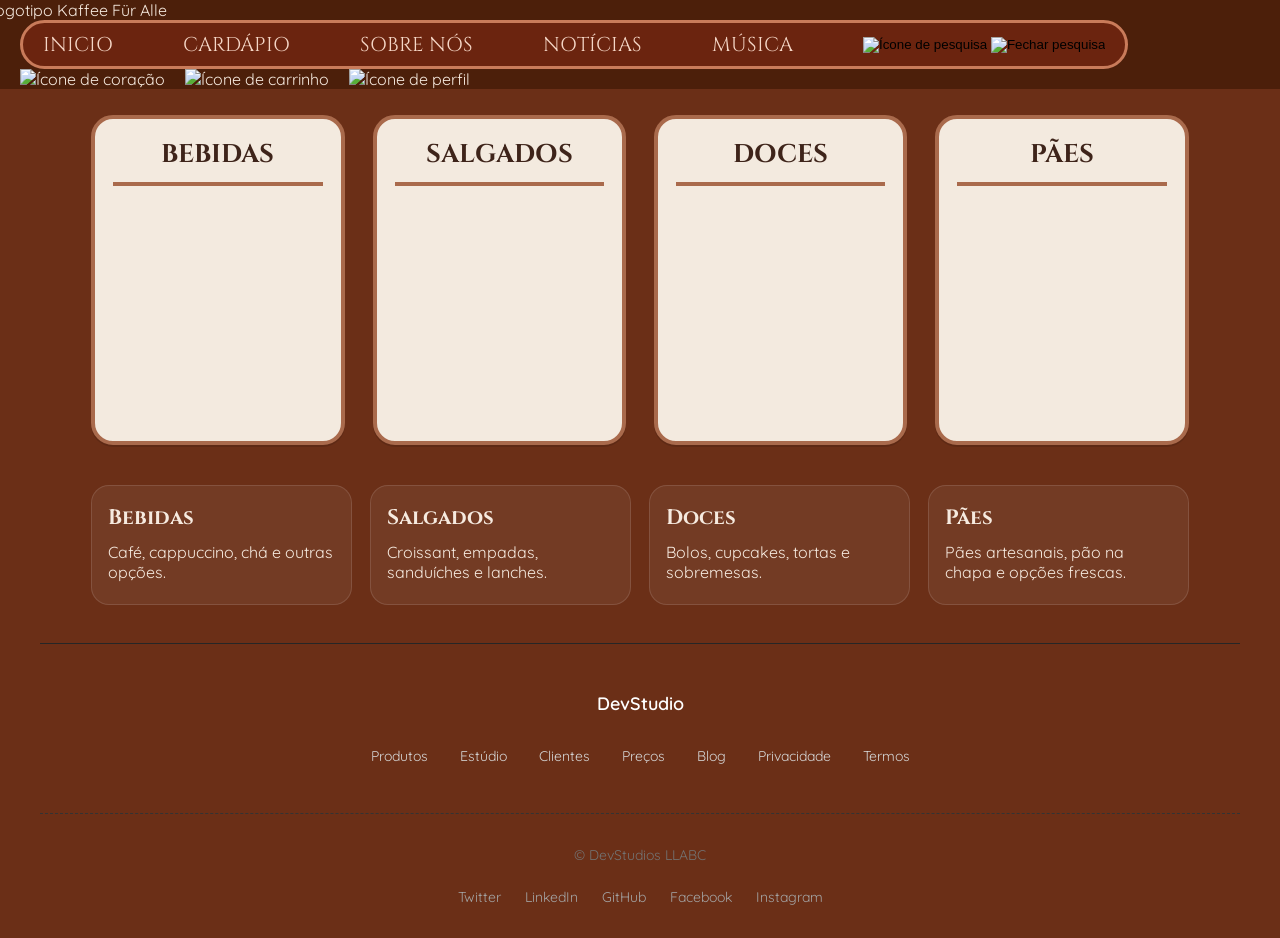
==== index.html @ 808cca9e "Add files via upload" ====
<!DOCTYPE html>
<html lang="pt-BR">
<head>
  <meta charset="UTF-8" />
  <meta name="viewport" content="width=device-width, initial-scale=1.0" />
  <title>Kaffee Für Alle</title>
  
  <link rel="preconnect" href="https://fonts.googleapis.com">
  <link rel="preconnect" href="https://fonts.gstatic.com" crossorigin>
  <link href="https://fonts.googleapis.com/css2?family=Cinzel:wght@600;700;800&family=Quicksand:wght@400;500;700&display=swap" rel="stylesheet">
  
  <link rel="stylesheet" href="assets/css/main.css" />
</head>
<body>
  <!-- HEADER -->
  <header class="cabecalho">
    <div class="logo">
      <img src="assets/img/logos/logo.png" alt="Logotipo Kaffee Für Alle">
    </div>

    <nav class="menu">
      <a href="#">INICIO</a>
      <a href="index.html">CARDÁPIO</a>
      <a href="#">SOBRE NÓS</a>
      <a href="pages/noticias.html">NOTÍCIAS</a>
      <a href="pages/musica.html">MÚSICA</a>

      <div class="BarraPesquisa">
        <button class="botao" type="button" aria-label="Abrir pesquisa">
          <img class="abrir" src="assets/img/icons/search.png" alt="Ícone de pesquisa">
          <img class="fechar" src="assets/img/icons/close.png" alt="Fechar pesquisa">
        </button>
        <input type="text" class="texto" placeholder="pesquisa">
      </div>
    </nav>

    <div class="icones">
      <a href="#"><img src="assets/img/icons/heart.png" alt="Ícone de coração"></a>
      <a href="#"><img src="assets/img/icons/cart.png" alt="Ícone de carrinho"></a>
      <a href="#"><img src="assets/img/icons/profile.png" alt="Ícone de perfil"></a>
    </div>
  </header>

  <!-- CONTEÚDO PRINCIPAL -->
  <main class="conteudo">
    <a class="card" href="pages/bebidas.html">
      <h2>BEBIDAS</h2>
      <div class="ilustra ilustra-bebidas"></div>
    </a>

    <a class="card" href="pages/salgados.html">
      <h2>SALGADOS</h2>
      <div class="ilustra ilustra-salgados"></div>
    </a>

    <a class="card" href="pages/doces.html">
      <h2>DOCES</h2>
      <div class="ilustra ilustra-doces"></div>
    </a>

    <a class="card" href="#paes">
      <h2>PÃES</h2>
      <div class="ilustra ilustra-paes"></div>
    </a>
  </main>

  <!-- CATEGORIAS -->
  <section class="categorias">
    <a href="pages/bebidas.html">
      <article>
        <h3>Bebidas</h3>
        <p>Café, cappuccino, chá e outras opções.</p>
      </article>
    </a>

    <a href="pages/salgados.html">
      <article>
        <h3>Salgados</h3>
        <p>Croissant, empadas, sanduíches e lanches.</p>
      </article>
    </a>

    <a href="pages/doces.html">
      <article>
        <h3>Doces</h3>
        <p>Bolos, cupcakes, tortas e sobremesas.</p>
      </article>
    </a>

    <a href="#paes">
      <article>
        <h3>Pães</h3>
        <p>Pães artesanais, pão na chapa e opções frescas.</p>
      </article>
    </a>
  </section>

  <!-- FOOTER -->
  <footer class="footer">
    <div class="footer-inner">
      <div class="divider"></div>

      <div class="brand-block">
        <span class="brand-name">DevStudio</span>
        <nav class="nav" id="footer-nav"></nav>
      </div>

      <div class="divider-dashed"></div>

      <div class="bottom">
        <p class="copyright">© DevStudios LLABC</p>
        <div class="socials" id="footer-socials"></div>
      </div>
    </div>
  </footer>

  <script src="assets/js/main.js"></script>
</body>
</html>
---- assets/css/main.css ----
/* ============================================================
   MAIN.CSS - Estilos globais do Kaffee Für Alle
   Unifica styles.css + cafe.central.css
   ============================================================ */

/* ===== FONTES ===== */
@font-face {
    font-family: 'TAN-NIMBUS';
    src: url('../fonts/TAN-NIMBUS.woff2') format('woff2');
    font-weight: normal;
    font-style: normal;
  }
  
  /* ===== RESET E BASE ===== */
  * {
    box-sizing: border-box;
    margin: 0;
    padding: 0;
  }
  
  html, body {
    width: 100%;
    min-height: 100%;
  }
  
  body {
    min-height: 100vh;
    display: flex;
    flex-direction: column;
    align-items: center;
    background: #6b2f17;
    font-family: 'Quicksand', sans-serif;
    color: #f6eadf;
  }
  
  a {
    text-decoration: none;
    color: inherit;
  }
  
  /* ===== HEADER ===== */
  .cabecalho {
    width: 100%;
    display: flex;
    justify-content: space-between;
    align-items: center;
    padding: 0 20px;
    background-color: #4c1f0a;
    flex-wrap: wrap;
  }
  
  .logo img {
    width: 270px;
    height: 100px;
    margin-left: -50px;
  }
  
  .menu {
    display: flex;
    gap: 70px;
    border: 3px solid #c97b5a;
    padding: 8px 20px;
    border-radius: 30px;
    background: #6b240f;
    align-items: center;
    flex-wrap: wrap;
  }
  
  .menu a {
    color: #f5d6c6;
    text-decoration: none;
    font-family: 'Cinzel', serif;
    font-size: 20px;
  }
  
  .BarraPesquisa {
    display: flex;
    align-items: center;
  }
  
  .BarraPesquisa .botao {
    cursor: pointer;
    background: none;
    border: none;
  }
  
  .BarraPesquisa .botao img {
    height: 32px;
    width: 35px;
  }
  
  .texto {
    background: none;
    border: 0;
    outline: 0;
    width: 0;
    padding: 0;
    transition: 0.4s;
    color: #ffffff;
    font-size: 13px;
    font-family: 'Cinzel', serif;
    font-style: italic;
  }
  
  .BarraPesquisa:hover > .texto {
    width: 120px;
    height: 20px;
    padding-left: 10px;
    border: 2px solid #c97b5a;
    border-radius: 13px;
  }
  
  .BarraPesquisa:hover > input::placeholder {
    color: #ffffff;
  }
  
  .BarraPesquisa:hover > .botao .fechar {
    display: none;
  }
  
  .icones {
    display: flex;
    gap: 20px;
  }
  
  .icones img {
    width: 30px;
    height: 30px;
  }
  
  /* ===== CONTEÚDO PRINCIPAL ===== */
  .conteudo {
    display: grid;
    grid-template-columns: repeat(4, minmax(0, 1fr));
    gap: 28px;
    padding: 26px 4vw 40px;
    width: 100%;
    max-width: 1200px;
  }
  
  .card {
    min-height: 330px;
    background: #f3eadf;
    color: #3e241a;
    border: 4px solid #a96a4c;
    border-radius: 22px;
    padding: 18px;
    display: flex;
    flex-direction: column;
    align-items: center;
    justify-content: flex-start;
    box-shadow: 0 2px 0 rgba(0,0,0,.12);
    transition: transform 0.3s ease, box-shadow 0.3s ease;
  }
  
  .card:hover {
    transform: translateY(-5px);
    box-shadow: 0 8px 25px rgba(0,0,0,0.2);
  }
  
  .card h2 {
    font-family: 'Cinzel', serif;
    font-size: clamp(1.6rem, 2vw, 2.3rem);
    margin-bottom: 22px;
    border-bottom: 4px solid #a96a4c;
    width: 100%;
    text-align: center;
    padding-bottom: 10px;
  }
  
  .ilustra {
    width: 150px;
    height: 180px;
    background-repeat: no-repeat;
    background-position: center;
    background-size: contain;
  }
  
  .ilustra-bebidas {
    background-image: url("../img/cardapios/bebida.png");
  }
  
  .ilustra-salgados {
    background-image: url("../img/cardapios/salgados.png");
  }
  
  .ilustra-doces {
    background-image: url("../img/cardapios/doce.png");
  }
  
  .ilustra-paes {
    background-image: url("../img/cardapios/paes.png");
  }
  
  /* ===== CATEGORIAS ===== */
  .categorias {
    display: grid;
    grid-template-columns: repeat(4, minmax(0, 1fr));
    gap: 18px;
    padding: 0 4vw 38px;
    width: 100%;
    max-width: 1200px;
  }
  
  .categorias article {
    background: rgba(255,255,255,.06);
    border: 1px solid rgba(255,255,255,.12);
    border-radius: 18px;
    padding: 18px 16px;
    min-height: 120px;
    transition: all 0.3s ease;
    cursor: pointer;
  }
  
  .categorias article:hover {
    background: rgba(255,255,255,.12);
    transform: translateY(-3px);
  }
  
  .categorias h3 {
    font-family: 'Cinzel', serif;
    margin-bottom: 10px;
    font-size: 1.3rem;
  }
  
  /* ===== FOOTER ===== */
  .footer {
    margin-top: auto;
    padding: 0 24px 32px;
    width: 100%;
  }
  
  .footer-inner {
    max-width: 1200px;
    margin: 0 auto;
  }
  
  .divider {
    border-top: 1px solid #262626;
  }
  
  .divider-dashed {
    border-top: 1px dashed #333;
    margin-top: 48px;
  }
  
  .brand-block {
    display: flex;
    flex-direction: column;
    align-items: center;
    padding-top: 48px;
  }
  
  .brand-name {
    color: #fff;
    font-size: 18px;
    font-weight: 600;
  }
  
  .nav {
    margin-top: 32px;
    display: flex;
    flex-wrap: wrap;
    justify-content: center;
    gap: 12px 32px;
  }
  
  .nav a {
    color: #d4d4d4;
    text-decoration: none;
    font-size: 14px;
    transition: color .2s;
  }
  
  .nav a:hover {
    color: #fff;
  }
  
  .bottom {
    margin-top: 32px;
    display: flex;
    flex-direction: column;
    gap: 24px;
    align-items: center;
    justify-content: space-between;
  }
  
  .copyright {
    color: #737373;
    font-size: 14px;
  }
  
  .socials {
    display: flex;
    flex-wrap: wrap;
    justify-content: center;
    gap: 12px 24px;
  }
  
  .socials a {
    color: #a3a3a3;
    text-decoration: none;
    font-size: 14px;
    transition: color .2s;
  }
  
  .socials a:hover {
    color: #fff;
  }
  
  /* ===== RESPONSIVO ===== */
  @media (max-width: 1100px) {
    .conteudo,
    .categorias {
      grid-template-columns: repeat(2, minmax(0, 1fr));
    }
  }
  
  @media (max-width: 720px) {
    .cabecalho {
      flex-direction: column;
      align-items: center;
    }
  
    .menu {
      gap: 20px;
      justify-content: center;
      flex-wrap: wrap;
    }
  
    .conteudo,
    .categorias {
      grid-template-columns: 1fr;
    }
  
    .card {
      min-height: 280px;
    }
  }
  
  @media (max-width: 600px) {
    body {
      padding: 10px;
    }
  
    .menu a {
      font-size: 14px;
    }
  
    .logo img {
      width: 180px;
      height: auto;
      margin-left: 0;
    }
  }
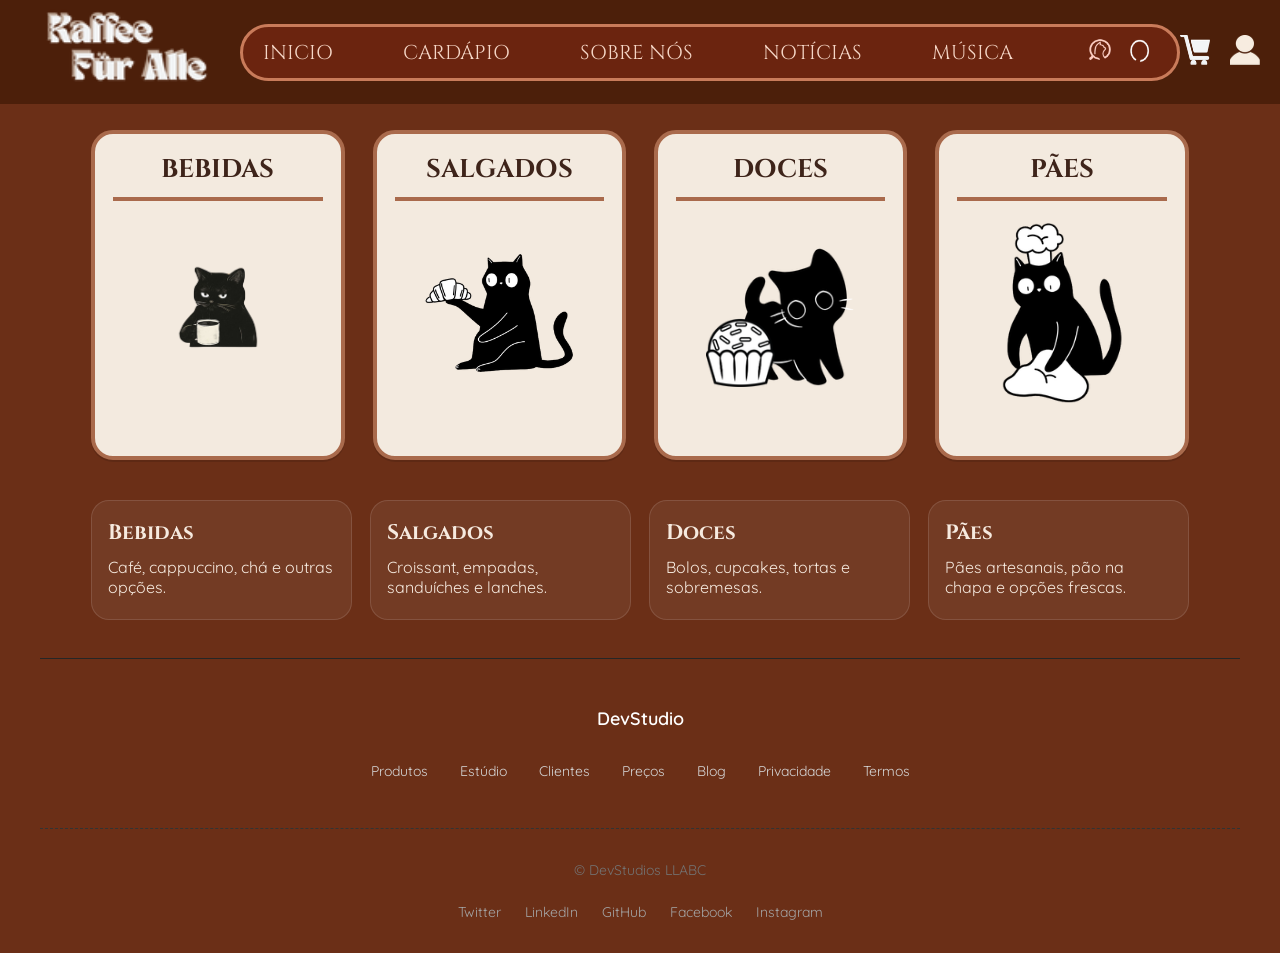
==== commit 619b4d0a: "Corrige links quebrados, padroniza nomes de arquivos e implementa modal reutilizável - index.html: l" ====
--- a/index.html
+++ b/index.html
@@ -15,7 +15,7 @@
   <!-- HEADER -->
   <header class="cabecalho">
     <div class="logo">
-      <img src="assets/img/logos/logo.png" alt="Logotipo Kaffee Für Alle">
+      <img src="assets/img/logo-kaffee.png" alt="Logotipo Kaffee Für Alle">
     </div>
 
     <nav class="menu">
@@ -27,18 +27,17 @@
 
       <div class="BarraPesquisa">
         <button class="botao" type="button" aria-label="Abrir pesquisa">
-          <img class="abrir" src="assets/img/icons/search.png" alt="Ícone de pesquisa">
-          <img class="fechar" src="assets/img/icons/close.png" alt="Fechar pesquisa">
+          <img class="abrir" src="assets/img/icon-pesquisa.png" alt="Ícone de pesquisa">
+          <img class="fechar" src="assets/img/fechar.png" alt="Fechar pesquisa">
         </button>
         <input type="text" class="texto" placeholder="pesquisa">
       </div>
     </nav>
 
-    <div class="icones">
-      <a href="#"><img src="assets/img/icons/heart.png" alt="Ícone de coração"></a>
-      <a href="#"><img src="assets/img/icons/cart.png" alt="Ícone de carrinho"></a>
-      <a href="#"><img src="assets/img/icons/profile.png" alt="Ícone de perfil"></a>
-    </div>
+    <div class="icones">
+      <a href="#"><img src="assets/img/carrinho.png" alt="Ícone de carrinho"></a>
+      <a href="#"><img src="assets/img/perfil.png" alt="Ícone de perfil"></a>
+    </div>
   </header>
 
   <!-- CONTEÚDO PRINCIPAL -->
--- a/assets/css/main.css
+++ b/assets/css/main.css
@@ -177,19 +177,19 @@
   }
   
   .ilustra-bebidas {
-    background-image: url("../img/cardapios/bebida.png");
+    background-image: url("../img/bebida.png");
   }
   
   .ilustra-salgados {
-    background-image: url("../img/cardapios/salgados.png");
+    background-image: url("../img/salgados.png");
   }
   
   .ilustra-doces {
-    background-image: url("../img/cardapios/doce.png");
+    background-image: url("../img/doce.png");
   }
   
   .ilustra-paes {
-    background-image: url("../img/cardapios/paes.png");
+    background-image: url("../img/paes.png");
   }
   
   /* ===== CATEGORIAS ===== */
